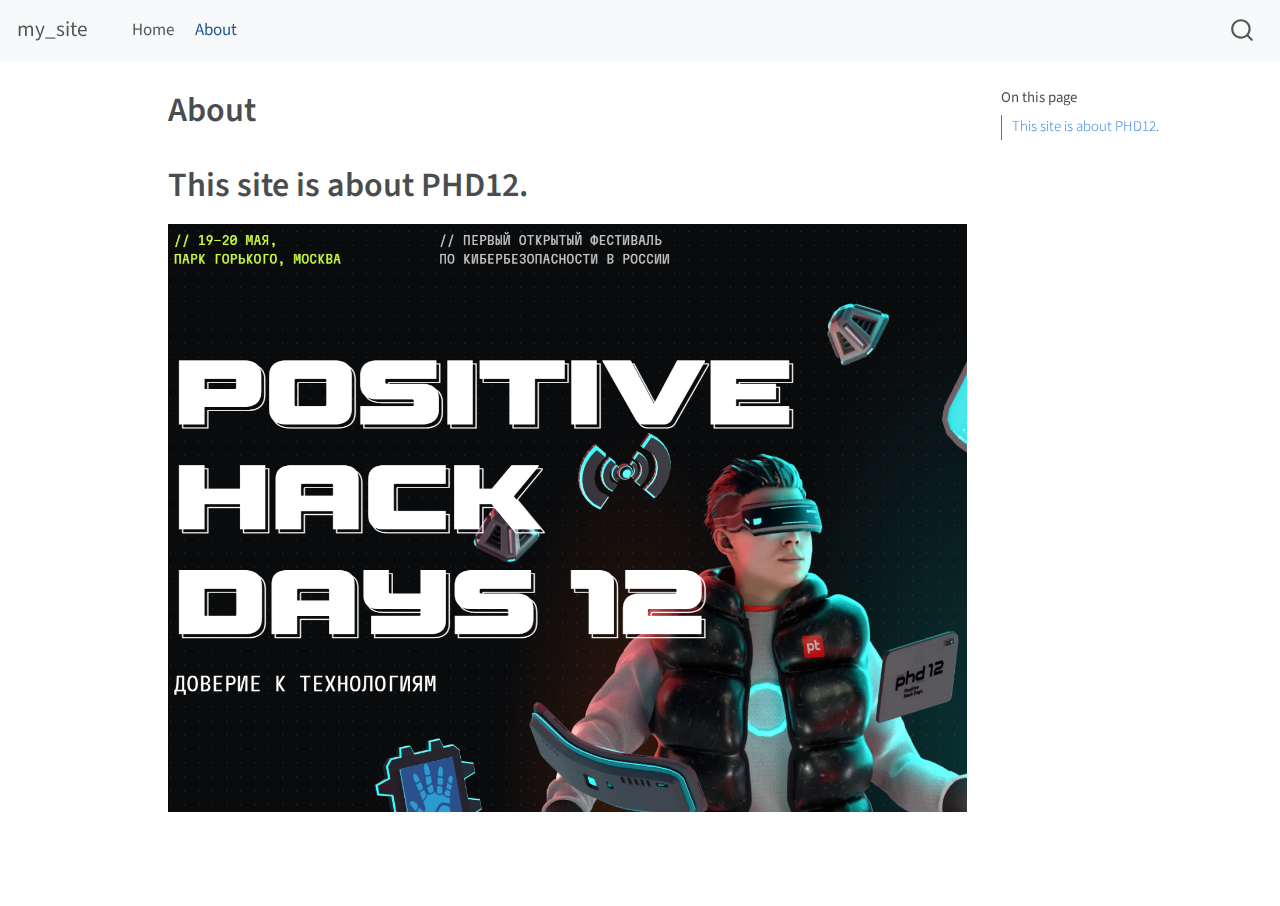
==== docs/about.html @ 633e25b5 "first commit" ====
<!DOCTYPE html>
<html xmlns="http://www.w3.org/1999/xhtml" lang="en" xml:lang="en"><head>

<meta charset="utf-8">
<meta name="generator" content="quarto-1.3.287">

<meta name="viewport" content="width=device-width, initial-scale=1.0, user-scalable=yes">


<title>my_site - About</title>
<style>
code{white-space: pre-wrap;}
span.smallcaps{font-variant: small-caps;}
div.columns{display: flex; gap: min(4vw, 1.5em);}
div.column{flex: auto; overflow-x: auto;}
div.hanging-indent{margin-left: 1.5em; text-indent: -1.5em;}
ul.task-list{list-style: none;}
ul.task-list li input[type="checkbox"] {
  width: 0.8em;
  margin: 0 0.8em 0.2em -1em; /* quarto-specific, see https://github.com/quarto-dev/quarto-cli/issues/4556 */ 
  vertical-align: middle;
}
</style>


<script src="site_libs/quarto-nav/quarto-nav.js"></script>
<script src="site_libs/quarto-nav/headroom.min.js"></script>
<script src="site_libs/clipboard/clipboard.min.js"></script>
<script src="site_libs/quarto-search/autocomplete.umd.js"></script>
<script src="site_libs/quarto-search/fuse.min.js"></script>
<script src="site_libs/quarto-search/quarto-search.js"></script>
<meta name="quarto:offset" content="./">
<script src="site_libs/quarto-html/quarto.js"></script>
<script src="site_libs/quarto-html/popper.min.js"></script>
<script src="site_libs/quarto-html/tippy.umd.min.js"></script>
<script src="site_libs/quarto-html/anchor.min.js"></script>
<link href="site_libs/quarto-html/tippy.css" rel="stylesheet">
<link href="site_libs/quarto-html/quarto-syntax-highlighting.css" rel="stylesheet" id="quarto-text-highlighting-styles">
<script src="site_libs/bootstrap/bootstrap.min.js"></script>
<link href="site_libs/bootstrap/bootstrap-icons.css" rel="stylesheet">
<link href="site_libs/bootstrap/bootstrap.min.css" rel="stylesheet" id="quarto-bootstrap" data-mode="light">
<script id="quarto-search-options" type="application/json">{
  "location": "navbar",
  "copy-button": false,
  "collapse-after": 3,
  "panel-placement": "end",
  "type": "overlay",
  "limit": 20,
  "language": {
    "search-no-results-text": "No results",
    "search-matching-documents-text": "matching documents",
    "search-copy-link-title": "Copy link to search",
    "search-hide-matches-text": "Hide additional matches",
    "search-more-match-text": "more match in this document",
    "search-more-matches-text": "more matches in this document",
    "search-clear-button-title": "Clear",
    "search-detached-cancel-button-title": "Cancel",
    "search-submit-button-title": "Submit"
  }
}</script>


<link rel="stylesheet" href="styles.css">
</head>

<body class="nav-fixed">

<div id="quarto-search-results"></div>
  <header id="quarto-header" class="headroom fixed-top">
    <nav class="navbar navbar-expand-lg navbar-dark ">
      <div class="navbar-container container-fluid">
      <div class="navbar-brand-container">
    <a class="navbar-brand" href="./index.html">
    <span class="navbar-title">my_site</span>
    </a>
  </div>
            <div id="quarto-search" class="" title="Search"></div>
          <button class="navbar-toggler" type="button" data-bs-toggle="collapse" data-bs-target="#navbarCollapse" aria-controls="navbarCollapse" aria-expanded="false" aria-label="Toggle navigation" onclick="if (window.quartoToggleHeadroom) { window.quartoToggleHeadroom(); }">
  <span class="navbar-toggler-icon"></span>
</button>
          <div class="collapse navbar-collapse" id="navbarCollapse">
            <ul class="navbar-nav navbar-nav-scroll me-auto">
  <li class="nav-item">
    <a class="nav-link" href="./index.html" rel="" target="">
 <span class="menu-text">Home</span></a>
  </li>  
  <li class="nav-item">
    <a class="nav-link active" href="./about.html" rel="" target="" aria-current="page">
 <span class="menu-text">About</span></a>
  </li>  
</ul>
            <div class="quarto-navbar-tools ms-auto">
</div>
          </div> <!-- /navcollapse -->
      </div> <!-- /container-fluid -->
    </nav>
</header>
<!-- content -->
<div id="quarto-content" class="quarto-container page-columns page-rows-contents page-layout-article page-navbar">
<!-- sidebar -->
<!-- margin-sidebar -->
    <div id="quarto-margin-sidebar" class="sidebar margin-sidebar">
        <nav id="TOC" role="doc-toc" class="toc-active">
    <h2 id="toc-title">On this page</h2>
   
  <ul>
  <li><a href="#this-site-is-about-phd12." id="toc-this-site-is-about-phd12." class="nav-link active" data-scroll-target="#this-site-is-about-phd12.">This site is about PHD12.</a></li>
  </ul>
</nav>
    </div>
<!-- main -->
<main class="content" id="quarto-document-content">

<header id="title-block-header" class="quarto-title-block default">
<div class="quarto-title">
<h1 class="title">About</h1>
</div>



<div class="quarto-title-meta">

    
  
    
  </div>
  

</header>

<section id="this-site-is-about-phd12." class="level1">
<h1>This site is about PHD12.</h1>
<p><img src="images/image-578741910.png" class="quarto-discovered-preview-image img-fluid"></p>


</section>

</main> <!-- /main -->
<script id="quarto-html-after-body" type="application/javascript">
window.document.addEventListener("DOMContentLoaded", function (event) {
  const toggleBodyColorMode = (bsSheetEl) => {
    const mode = bsSheetEl.getAttribute("data-mode");
    const bodyEl = window.document.querySelector("body");
    if (mode === "dark") {
      bodyEl.classList.add("quarto-dark");
      bodyEl.classList.remove("quarto-light");
    } else {
      bodyEl.classList.add("quarto-light");
      bodyEl.classList.remove("quarto-dark");
    }
  }
  const toggleBodyColorPrimary = () => {
    const bsSheetEl = window.document.querySelector("link#quarto-bootstrap");
    if (bsSheetEl) {
      toggleBodyColorMode(bsSheetEl);
    }
  }
  toggleBodyColorPrimary();  
  const icon = "";
  const anchorJS = new window.AnchorJS();
  anchorJS.options = {
    placement: 'right',
    icon: icon
  };
  anchorJS.add('.anchored');
  const isCodeAnnotation = (el) => {
    for (const clz of el.classList) {
      if (clz.startsWith('code-annotation-')) {                     
        return true;
      }
    }
    return false;
  }
  const clipboard = new window.ClipboardJS('.code-copy-button', {
    text: function(trigger) {
      const codeEl = trigger.previousElementSibling.cloneNode(true);
      for (const childEl of codeEl.children) {
        if (isCodeAnnotation(childEl)) {
          childEl.remove();
        }
      }
      return codeEl.innerText;
    }
  });
  clipboard.on('success', function(e) {
    // button target
    const button = e.trigger;
    // don't keep focus
    button.blur();
    // flash "checked"
    button.classList.add('code-copy-button-checked');
    var currentTitle = button.getAttribute("title");
    button.setAttribute("title", "Copied!");
    let tooltip;
    if (window.bootstrap) {
      button.setAttribute("data-bs-toggle", "tooltip");
      button.setAttribute("data-bs-placement", "left");
      button.setAttribute("data-bs-title", "Copied!");
      tooltip = new bootstrap.Tooltip(button, 
        { trigger: "manual", 
          customClass: "code-copy-button-tooltip",
          offset: [0, -8]});
      tooltip.show();    
    }
    setTimeout(function() {
      if (tooltip) {
        tooltip.hide();
        button.removeAttribute("data-bs-title");
        button.removeAttribute("data-bs-toggle");
        button.removeAttribute("data-bs-placement");
      }
      button.setAttribute("title", currentTitle);
      button.classList.remove('code-copy-button-checked');
    }, 1000);
    // clear code selection
    e.clearSelection();
  });
  function tippyHover(el, contentFn) {
    const config = {
      allowHTML: true,
      content: contentFn,
      maxWidth: 500,
      delay: 100,
      arrow: false,
      appendTo: function(el) {
          return el.parentElement;
      },
      interactive: true,
      interactiveBorder: 10,
      theme: 'quarto',
      placement: 'bottom-start'
    };
    window.tippy(el, config); 
  }
  const noterefs = window.document.querySelectorAll('a[role="doc-noteref"]');
  for (var i=0; i<noterefs.length; i++) {
    const ref = noterefs[i];
    tippyHover(ref, function() {
      // use id or data attribute instead here
      let href = ref.getAttribute('data-footnote-href') || ref.getAttribute('href');
      try { href = new URL(href).hash; } catch {}
      const id = href.replace(/^#\/?/, "");
      const note = window.document.getElementById(id);
      return note.innerHTML;
    });
  }
      let selectedAnnoteEl;
      const selectorForAnnotation = ( cell, annotation) => {
        let cellAttr = 'data-code-cell="' + cell + '"';
        let lineAttr = 'data-code-annotation="' +  annotation + '"';
        const selector = 'span[' + cellAttr + '][' + lineAttr + ']';
        return selector;
      }
      const selectCodeLines = (annoteEl) => {
        const doc = window.document;
        const targetCell = annoteEl.getAttribute("data-target-cell");
        const targetAnnotation = annoteEl.getAttribute("data-target-annotation");
        const annoteSpan = window.document.querySelector(selectorForAnnotation(targetCell, targetAnnotation));
        const lines = annoteSpan.getAttribute("data-code-lines").split(",");
        const lineIds = lines.map((line) => {
          return targetCell + "-" + line;
        })
        let top = null;
        let height = null;
        let parent = null;
        if (lineIds.length > 0) {
            //compute the position of the single el (top and bottom and make a div)
            const el = window.document.getElementById(lineIds[0]);
            top = el.offsetTop;
            height = el.offsetHeight;
            parent = el.parentElement.parentElement;
          if (lineIds.length > 1) {
            const lastEl = window.document.getElementById(lineIds[lineIds.length - 1]);
            const bottom = lastEl.offsetTop + lastEl.offsetHeight;
            height = bottom - top;
          }
          if (top !== null && height !== null && parent !== null) {
            // cook up a div (if necessary) and position it 
            let div = window.document.getElementById("code-annotation-line-highlight");
            if (div === null) {
              div = window.document.createElement("div");
              div.setAttribute("id", "code-annotation-line-highlight");
              div.style.position = 'absolute';
              parent.appendChild(div);
            }
            div.style.top = top - 2 + "px";
            div.style.height = height + 4 + "px";
            let gutterDiv = window.document.getElementById("code-annotation-line-highlight-gutter");
            if (gutterDiv === null) {
              gutterDiv = window.document.createElement("div");
              gutterDiv.setAttribute("id", "code-annotation-line-highlight-gutter");
              gutterDiv.style.position = 'absolute';
              const codeCell = window.document.getElementById(targetCell);
              const gutter = codeCell.querySelector('.code-annotation-gutter');
              gutter.appendChild(gutterDiv);
            }
            gutterDiv.style.top = top - 2 + "px";
            gutterDiv.style.height = height + 4 + "px";
          }
          selectedAnnoteEl = annoteEl;
        }
      };
      const unselectCodeLines = () => {
        const elementsIds = ["code-annotation-line-highlight", "code-annotation-line-highlight-gutter"];
        elementsIds.forEach((elId) => {
          const div = window.document.getElementById(elId);
          if (div) {
            div.remove();
          }
        });
        selectedAnnoteEl = undefined;
      };
      // Attach click handler to the DT
      const annoteDls = window.document.querySelectorAll('dt[data-target-cell]');
      for (const annoteDlNode of annoteDls) {
        annoteDlNode.addEventListener('click', (event) => {
          const clickedEl = event.target;
          if (clickedEl !== selectedAnnoteEl) {
            unselectCodeLines();
            const activeEl = window.document.querySelector('dt[data-target-cell].code-annotation-active');
            if (activeEl) {
              activeEl.classList.remove('code-annotation-active');
            }
            selectCodeLines(clickedEl);
            clickedEl.classList.add('code-annotation-active');
          } else {
            // Unselect the line
            unselectCodeLines();
            clickedEl.classList.remove('code-annotation-active');
          }
        });
      }
  const findCites = (el) => {
    const parentEl = el.parentElement;
    if (parentEl) {
      const cites = parentEl.dataset.cites;
      if (cites) {
        return {
          el,
          cites: cites.split(' ')
        };
      } else {
        return findCites(el.parentElement)
      }
    } else {
      return undefined;
    }
  };
  var bibliorefs = window.document.querySelectorAll('a[role="doc-biblioref"]');
  for (var i=0; i<bibliorefs.length; i++) {
    const ref = bibliorefs[i];
    const citeInfo = findCites(ref);
    if (citeInfo) {
      tippyHover(citeInfo.el, function() {
        var popup = window.document.createElement('div');
        citeInfo.cites.forEach(function(cite) {
          var citeDiv = window.document.createElement('div');
          citeDiv.classList.add('hanging-indent');
          citeDiv.classList.add('csl-entry');
          var biblioDiv = window.document.getElementById('ref-' + cite);
          if (biblioDiv) {
            citeDiv.innerHTML = biblioDiv.innerHTML;
          }
          popup.appendChild(citeDiv);
        });
        return popup.innerHTML;
      });
    }
  }
});
</script>
</div> <!-- /content -->



</body></html>
---- docs/site_libs/quarto-html/tippy.css ----
.tippy-box[data-animation=fade][data-state=hidden]{opacity:0}[data-tippy-root]{max-width:calc(100vw - 10px)}.tippy-box{position:relative;background-color:#333;color:#fff;border-radius:4px;font-size:14px;line-height:1.4;white-space:normal;outline:0;transition-property:transform,visibility,opacity}.tippy-box[data-placement^=top]>.tippy-arrow{bottom:0}.tippy-box[data-placement^=top]>.tippy-arrow:before{bottom:-7px;left:0;border-width:8px 8px 0;border-top-color:initial;transform-origin:center top}.tippy-box[data-placement^=bottom]>.tippy-arrow{top:0}.tippy-box[data-placement^=bottom]>.tippy-arrow:before{top:-7px;left:0;border-width:0 8px 8px;border-bottom-color:initial;transform-origin:center bottom}.tippy-box[data-placement^=left]>.tippy-arrow{right:0}.tippy-box[data-placement^=left]>.tippy-arrow:before{border-width:8px 0 8px 8px;border-left-color:initial;right:-7px;transform-origin:center left}.tippy-box[data-placement^=right]>.tippy-arrow{left:0}.tippy-box[data-placement^=right]>.tippy-arrow:before{left:-7px;border-width:8px 8px 8px 0;border-right-color:initial;transform-origin:center right}.tippy-box[data-inertia][data-state=visible]{transition-timing-function:cubic-bezier(.54,1.5,.38,1.11)}.tippy-arrow{width:16px;height:16px;color:#333}.tippy-arrow:before{content:"";position:absolute;border-color:transparent;border-style:solid}.tippy-content{position:relative;padding:5px 9px;z-index:1}
---- docs/site_libs/quarto-html/quarto-syntax-highlighting.css ----
/* quarto syntax highlight colors */
:root {
  --quarto-hl-ot-color: #003B4F;
  --quarto-hl-at-color: #657422;
  --quarto-hl-ss-color: #20794D;
  --quarto-hl-an-color: #5E5E5E;
  --quarto-hl-fu-color: #4758AB;
  --quarto-hl-st-color: #20794D;
  --quarto-hl-cf-color: #003B4F;
  --quarto-hl-op-color: #5E5E5E;
  --quarto-hl-er-color: #AD0000;
  --quarto-hl-bn-color: #AD0000;
  --quarto-hl-al-color: #AD0000;
  --quarto-hl-va-color: #111111;
  --quarto-hl-bu-color: inherit;
  --quarto-hl-ex-color: inherit;
  --quarto-hl-pp-color: #AD0000;
  --quarto-hl-in-color: #5E5E5E;
  --quarto-hl-vs-color: #20794D;
  --quarto-hl-wa-color: #5E5E5E;
  --quarto-hl-do-color: #5E5E5E;
  --quarto-hl-im-color: #00769E;
  --quarto-hl-ch-color: #20794D;
  --quarto-hl-dt-color: #AD0000;
  --quarto-hl-fl-color: #AD0000;
  --quarto-hl-co-color: #5E5E5E;
  --quarto-hl-cv-color: #5E5E5E;
  --quarto-hl-cn-color: #8f5902;
  --quarto-hl-sc-color: #5E5E5E;
  --quarto-hl-dv-color: #AD0000;
  --quarto-hl-kw-color: #003B4F;
}

/* other quarto variables */
:root {
  --quarto-font-monospace: SFMono-Regular, Menlo, Monaco, Consolas, "Liberation Mono", "Courier New", monospace;
}

pre > code.sourceCode > span {
  color: #003B4F;
}

code span {
  color: #003B4F;
}

code.sourceCode > span {
  color: #003B4F;
}

div.sourceCode,
div.sourceCode pre.sourceCode {
  color: #003B4F;
}

code span.ot {
  color: #003B4F;
  font-style: inherit;
}

code span.at {
  color: #657422;
  font-style: inherit;
}

code span.ss {
  color: #20794D;
  font-style: inherit;
}

code span.an {
  color: #5E5E5E;
  font-style: inherit;
}

code span.fu {
  color: #4758AB;
  font-style: inherit;
}

code span.st {
  color: #20794D;
  font-style: inherit;
}

code span.cf {
  color: #003B4F;
  font-style: inherit;
}

code span.op {
  color: #5E5E5E;
  font-style: inherit;
}

code span.er {
  color: #AD0000;
  font-style: inherit;
}

code span.bn {
  color: #AD0000;
  font-style: inherit;
}

code span.al {
  color: #AD0000;
  font-style: inherit;
}

code span.va {
  color: #111111;
  font-style: inherit;
}

code span.bu {
  font-style: inherit;
}

code span.ex {
  font-style: inherit;
}

code span.pp {
  color: #AD0000;
  font-style: inherit;
}

code span.in {
  color: #5E5E5E;
  font-style: inherit;
}

code span.vs {
  color: #20794D;
  font-style: inherit;
}

code span.wa {
  color: #5E5E5E;
  font-style: italic;
}

code span.do {
  color: #5E5E5E;
  font-style: italic;
}

code span.im {
  color: #00769E;
  font-style: inherit;
}

code span.ch {
  color: #20794D;
  font-style: inherit;
}

code span.dt {
  color: #AD0000;
  font-style: inherit;
}

code span.fl {
  color: #AD0000;
  font-style: inherit;
}

code span.co {
  color: #5E5E5E;
  font-style: inherit;
}

code span.cv {
  color: #5E5E5E;
  font-style: italic;
}

code span.cn {
  color: #8f5902;
  font-style: inherit;
}

code span.sc {
  color: #5E5E5E;
  font-style: inherit;
}

code span.dv {
  color: #AD0000;
  font-style: inherit;
}

code span.kw {
  color: #003B4F;
  font-style: inherit;
}

.prevent-inlining {
  content: "</";
}

/*# sourceMappingURL=debc5d5d77c3f9108843748ff7464032.css.map */
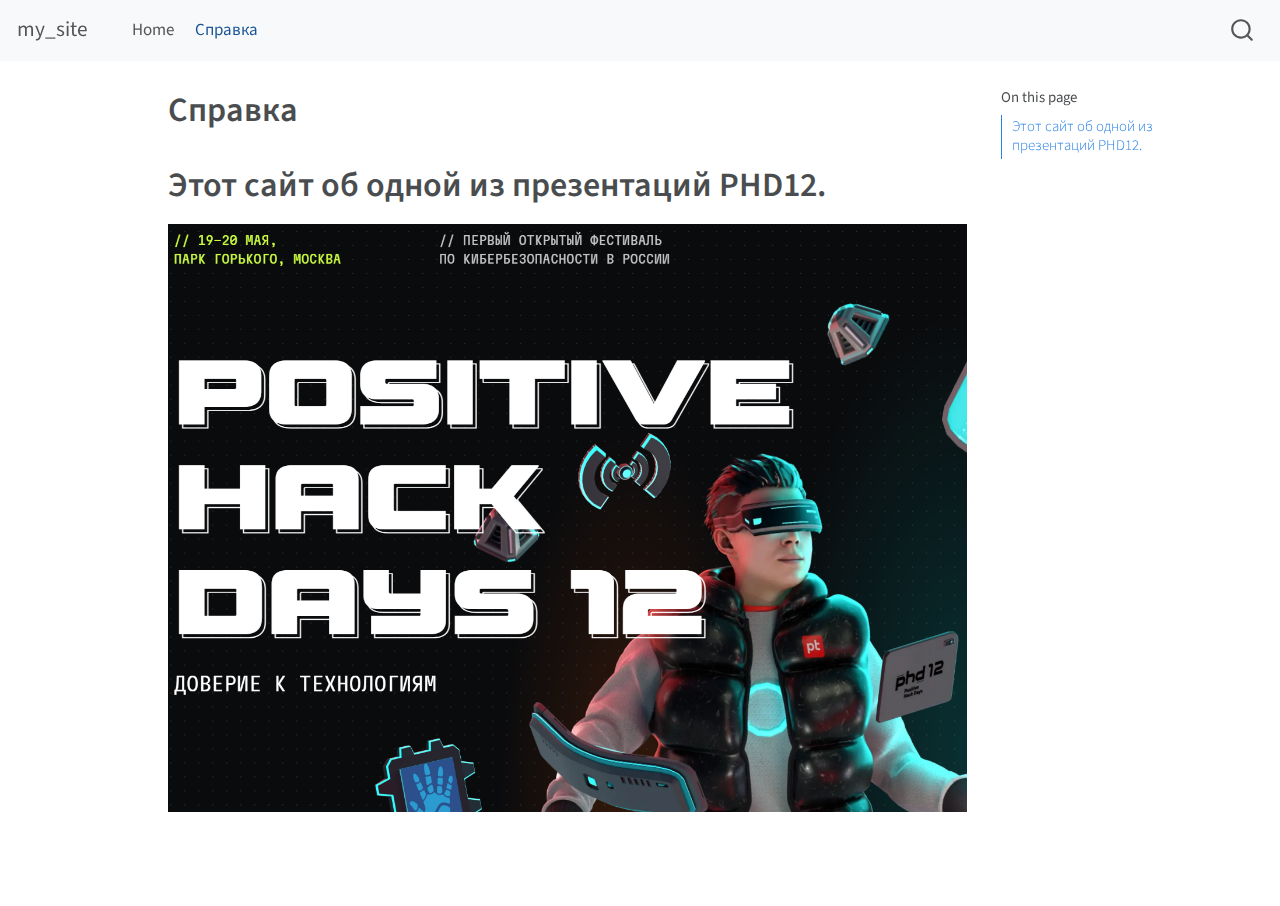
==== commit 77d972fe: "Исправил текст" ====
--- a/docs/about.html
+++ b/docs/about.html
@@ -7,7 +7,7 @@
 <meta name="viewport" content="width=device-width, initial-scale=1.0, user-scalable=yes">
 
 
-<title>my_site - About</title>
+<title>my_site - Справка</title>
 <style>
 code{white-space: pre-wrap;}
 span.smallcaps{font-variant: small-caps;}
@@ -86,7 +86,7 @@
   </li>  
   <li class="nav-item">
     <a class="nav-link active" href="./about.html" rel="" target="" aria-current="page">
- <span class="menu-text">About</span></a>
+ <span class="menu-text">Справка</span></a>
   </li>  
 </ul>
             <div class="quarto-navbar-tools ms-auto">
@@ -104,7 +104,7 @@
     <h2 id="toc-title">On this page</h2>
    
   <ul>
-  <li><a href="#this-site-is-about-phd12." id="toc-this-site-is-about-phd12." class="nav-link active" data-scroll-target="#this-site-is-about-phd12.">This site is about PHD12.</a></li>
+  <li><a href="#этот-сайт-об-одной-из-презентаций-phd12." id="toc-этот-сайт-об-одной-из-презентаций-phd12." class="nav-link active" data-scroll-target="#этот-сайт-об-одной-из-презентаций-phd12.">Этот сайт об одной из презентаций PHD12.</a></li>
   </ul>
 </nav>
     </div>
@@ -113,7 +113,7 @@
 
 <header id="title-block-header" class="quarto-title-block default">
 <div class="quarto-title">
-<h1 class="title">About</h1>
+<h1 class="title">Справка</h1>
 </div>
 
 
@@ -128,8 +128,8 @@
 
 </header>
 
-<section id="this-site-is-about-phd12." class="level1">
-<h1>This site is about PHD12.</h1>
+<section id="этот-сайт-об-одной-из-презентаций-phd12." class="level1">
+<h1>Этот сайт об одной из презентаций PHD12.</h1>
 <p><img src="images/image-578741910.png" class="quarto-discovered-preview-image img-fluid"></p>
 
 
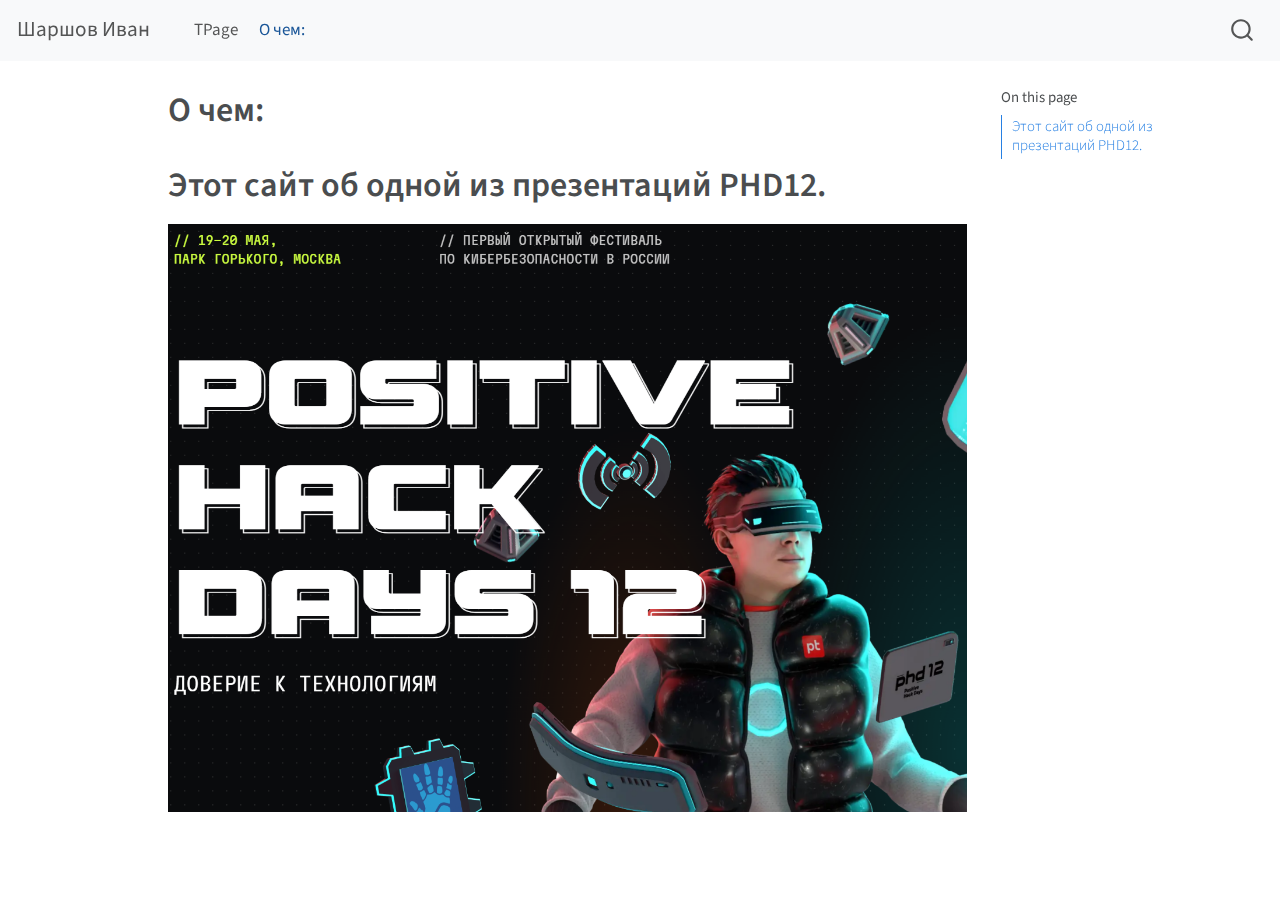
==== commit 42c5608c: "ф" ====
--- a/docs/about.html
+++ b/docs/about.html
@@ -7,7 +7,7 @@
 <meta name="viewport" content="width=device-width, initial-scale=1.0, user-scalable=yes">
 
 
-<title>my_site - Справка</title>
+<title>Шаршов Иван - О чем:</title>
 <style>
 code{white-space: pre-wrap;}
 span.smallcaps{font-variant: small-caps;}
@@ -71,7 +71,7 @@
       <div class="navbar-container container-fluid">
       <div class="navbar-brand-container">
     <a class="navbar-brand" href="./index.html">
-    <span class="navbar-title">my_site</span>
+    <span class="navbar-title">Шаршов Иван</span>
     </a>
   </div>
             <div id="quarto-search" class="" title="Search"></div>
@@ -82,11 +82,11 @@
             <ul class="navbar-nav navbar-nav-scroll me-auto">
   <li class="nav-item">
     <a class="nav-link" href="./index.html" rel="" target="">
- <span class="menu-text">Home</span></a>
+ <span class="menu-text">TPage</span></a>
   </li>  
   <li class="nav-item">
     <a class="nav-link active" href="./about.html" rel="" target="" aria-current="page">
- <span class="menu-text">Справка</span></a>
+ <span class="menu-text">О чем:</span></a>
   </li>  
 </ul>
             <div class="quarto-navbar-tools ms-auto">
@@ -113,7 +113,7 @@
 
 <header id="title-block-header" class="quarto-title-block default">
 <div class="quarto-title">
-<h1 class="title">Справка</h1>
+<h1 class="title">О чем:</h1>
 </div>
 
 
